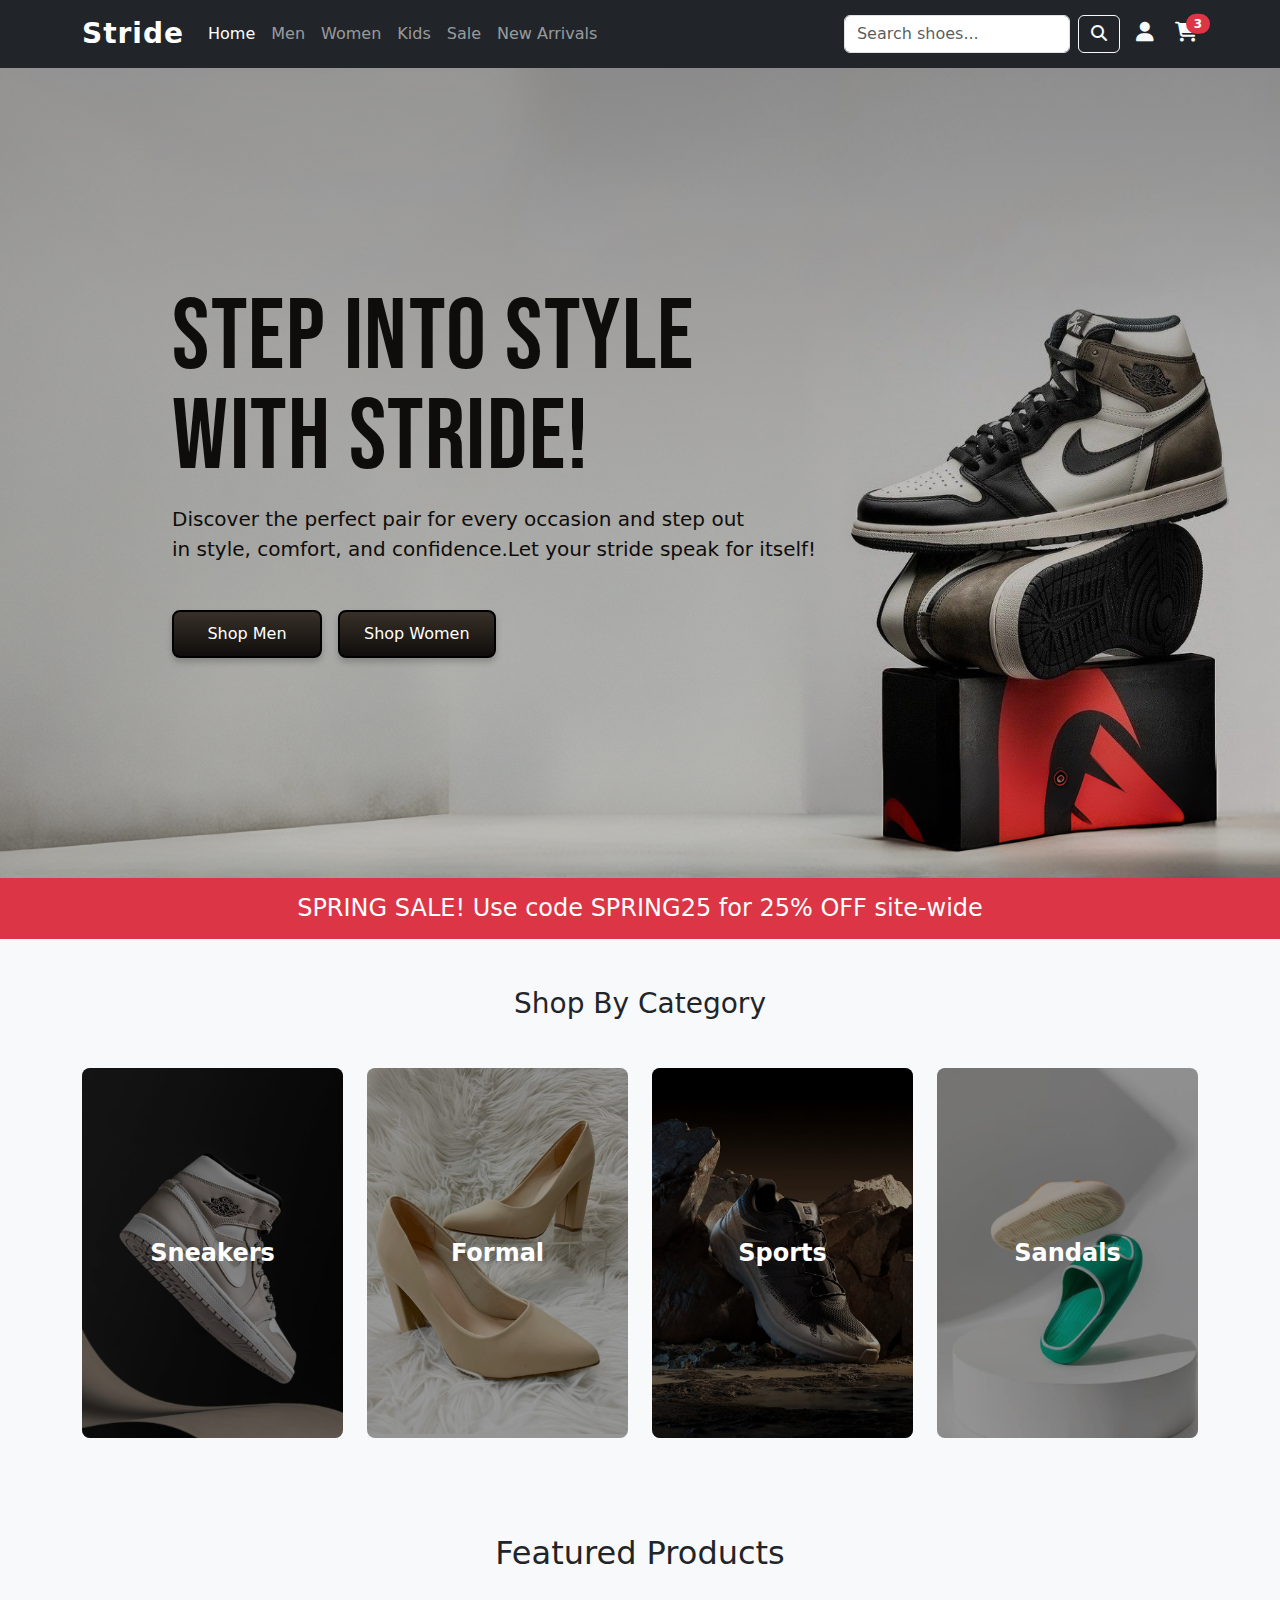
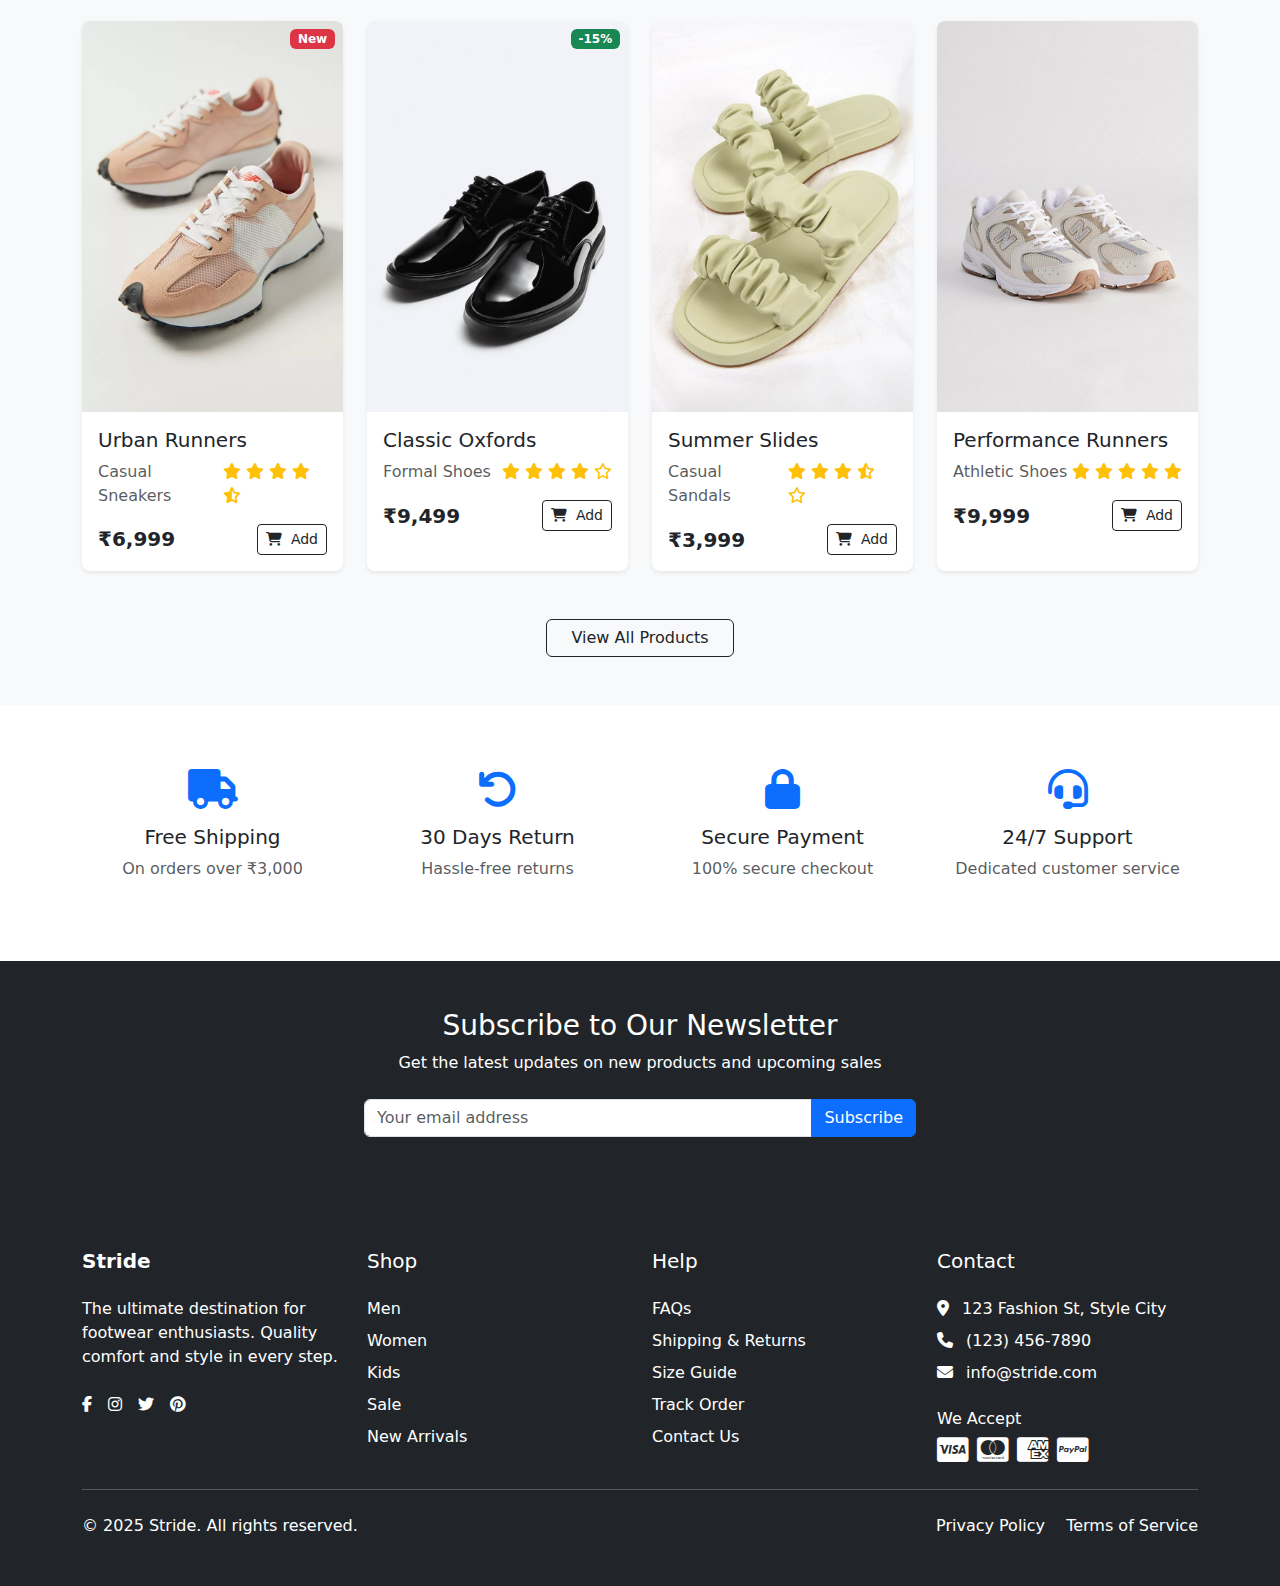
==== index.html @ c7bcb80f "Initial commit" ====
<!DOCTYPE html>
<html lang="en">
<head>
    <meta charset="UTF-8">
    <meta name="viewport" content="width=device-width, initial-scale=1.0">
    <title>Stride - Premium Shoe Store</title>
    <link href="https://cdnjs.cloudflare.com/ajax/libs/bootstrap/5.3.0/css/bootstrap.min.css" rel="stylesheet">
    <link href="https://cdnjs.cloudflare.com/ajax/libs/font-awesome/6.4.0/css/all.min.css" rel="stylesheet">
    <link href="https://fonts.googleapis.com/css2?family=Bebas+Neue&display=swap" rel="stylesheet">
    <link href="css\style.css?v=5" rel="stylesheet">
</head>
<body>
    <!-- Navigation -->
    <nav class="navbar navbar-expand-lg navbar-dark bg-dark">
        <div class="container">
            <a class="navbar-brand fs-3 fw-bold" href="#">Stride</a>
            <button class="navbar-toggler" type="button" data-bs-toggle="collapse" data-bs-target="#navbarNav">
                <span class="navbar-toggler-icon"></span>
            </button>
            <div class="collapse navbar-collapse" id="navbarNav">
                <ul class="navbar-nav me-auto">
                    <li class="nav-item">
                        <a class="nav-link active" href="#">Home</a>
                    </li>
                    <li class="nav-item">
                        <a class="nav-link" href="#">Men</a>
                    </li>
                    <li class="nav-item">
                        <a class="nav-link" href="#">Women</a>
                    </li>
                    <li class="nav-item">
                        <a class="nav-link" href="#">Kids</a>
                    </li>
                    <li class="nav-item">
                        <a class="nav-link" href="#">Sale</a>
                    </li>
                    <li class="nav-item">
                        <a class="nav-link" href="#">New Arrivals</a>
                    </li>
                </ul>
                <div class="d-flex align-items-center">
                    <form class="d-flex me-3">
                        <input class="form-control me-2" type="search" placeholder="Search shoes...">
                        <button class="btn btn-outline-light" type="submit">
                            <i class="fas fa-search"></i>
                        </button>
                    </form>
                    <div class="text-light">
                        <a href="#" class="text-light me-3"><i class="fas fa-user fs-5"></i></a>
                        <a href="#" class="text-light position-relative">
                            <i class="fas fa-shopping-cart fs-5"></i>
                            <span class="position-absolute top-0 start-100 translate-middle badge rounded-pill bg-danger">
                                3
                            </span>
                        </a>
                    </div>
                </div>
            </div>
        </div>
    </nav>

    <!-- Hero Section -->
    <section class="hero-section">
        <div class="container text-start">
            <h1 class="display-3 fw-light mb-3">
                <span>STEP INTO STYLE</span> 
                WITH STRIDE!
            </h1>
            <p class="fs-5 mb-3">Discover the perfect pair for every occasion and step out</br>
                 in style, comfort, and confidence.Let your stride speak for itself!</p>
            <div id="h-btn" class="d-flex gap-3">
                <a href="#"  class="btn  btn-lg px-4">Shop Men</a>
                <a href="#"  class="btn  btn-lg px-4">Shop Women</a>
            </div>
        </div>
    </section>
    

    <!-- Sale Banner -->
    <section class="bg-danger text-white py-3">
        <div class="container text-center">
            <h4 class="mb-0">SPRING SALE! Use code SPRING25 for 25% OFF site-wide</h4>
        </div>
    </section>

    <!-- Categories Section -->
    <section class="py-5 bg-light">
        <div class="container">
            <h2 class="text-center fs-3 mb-5">Shop By Category</h2>
            <div class="row g-4">
                <div class="col-md-3">
                    <div class="category-card">
                        <img src="../image\sneakers.jpeg" class="img-fluid" alt="Sneakers">
                        <div class="category-overlay">
                            <span>Sneakers</span>
                        </div>
                    </div>
                </div>
                <div class="col-md-3">
                    <div class="category-card">
                        <img src="../image\Your Favorite Heel - Nude _ 10_0.jpeg" class="img-fluid" alt="Formal">
                        <div class="category-overlay">
                            <span>Formal</span>
                        </div>
                    </div>
                </div>
                <div class="col-md-3">
                    <div class="category-card">
                        <img src="../image\Salomon’s CROSS ADVANCED Is The Ultimate All-Terrain Sneaker.jpeg" class="img-fluid" alt="Sports">
                        <div class="category-overlay">
                            <span>Sports</span>
                        </div>
                    </div>
                </div>
                <div class="col-md-3">
                    <div class="category-card">
                        <img src="../image\sandals.jpeg" class="img-fluid" alt="Sandals">
                        <div class="category-overlay">
                            <span>Sandals</span>
                        </div>
                    </div>
                </div>
            </div>
        </div>
    </section>
    
    <!-- Featured Products -->
    <section class="py-5 bg-light">
        <div class="container">
            <h2 class="text-center mb-5">Featured Products</h2>
            <div class="row g-4">
                <!-- Product Card 1 -->
                <div class="col-md-3">
                    <div class="card featured-product-card h-100 border-0 shadow-sm">
                        <div class="position-relative">
                            <img src="../image\Women's Sneakers _ Trendy Tennis Shoes.jpeg" class="card-img-top" alt="Product 1">
                            <span class="badge bg-danger position-absolute top-0 end-0 m-2">New</span>
                        </div>
                        <div class="card-body">
                            <h5 class="card-title">Urban Runners</h5>
                            <div class="d-flex justify-content-between align-items-center">
                                <p class="text-muted mb-0">Casual Sneakers</p>
                                <div class="text-warning">
                                    <i class="fas fa-star"></i>
                                    <i class="fas fa-star"></i>
                                    <i class="fas fa-star"></i>
                                    <i class="fas fa-star"></i>
                                    <i class="fas fa-star-half-alt"></i>
                                </div>
                            </div>
                            <div class="d-flex justify-content-between align-items-center mt-3">
                                <h5 class="mb-0 fw-bold">₹6,999</h5>
                                <button class="btn btn-outline-dark btn-sm">
                                    <i class="fas fa-shopping-cart me-1"></i> Add
                                </button>
                            </div>
                        </div>
                    </div>
                </div>
                
                <!-- Product Card 2 -->
                <div class="col-md-3">
                    <div class="card featured-product-card h-100 border-0 shadow-sm">
                        <div class="position-relative">
                            <img src="../image\oxfords.jpeg" class="card-img-top" alt="Product 2">
                            <span class="badge bg-success position-absolute top-0 end-0 m-2">-15%</span>
                        </div>
                        <div class="card-body">
                            <h5 class="card-title">Classic Oxfords</h5>
                            <div class="d-flex justify-content-between align-items-center">
                                <p class="text-muted mb-0">Formal Shoes</p>
                                <div class="text-warning">
                                    <i class="fas fa-star"></i>
                                    <i class="fas fa-star"></i>
                                    <i class="fas fa-star"></i>
                                    <i class="fas fa-star"></i>
                                    <i class="far fa-star"></i>
                                </div>
                            </div>
                            <div class="d-flex justify-content-between align-items-center mt-3">
                                <h5 class="mb-0 fw-bold">₹9,499</h5>
                                <button class="btn btn-outline-dark btn-sm">
                                    <i class="fas fa-shopping-cart me-1"></i> Add
                                </button>
                            </div>
                        </div>
                    </div>
                </div>
                
                <!-- Product Card 3 -->
                <div class="col-md-3">
                    <div class="card featured-product-card h-100 border-0 shadow-sm">
                        <img src="../image/Beach Accessories _ Flip Flops, Sandals, Swimming Rings _ Cupshe.jpeg" class="card-img-top" alt="Product 3">
                        <div class="card-body">
                            <h5 class="card-title">Summer Slides</h5>
                            <div class="d-flex justify-content-between align-items-center">
                                <p class="text-muted mb-0">Casual Sandals</p>
                                <div class="text-warning">
                                    <i class="fas fa-star"></i>
                                    <i class="fas fa-star"></i>
                                    <i class="fas fa-star"></i>
                                    <i class="fas fa-star-half-alt"></i>
                                    <i class="far fa-star"></i>
                                </div>
                            </div>
                            <div class="d-flex justify-content-between align-items-center mt-3">
                                <h5 class="mb-0 fw-bold">₹3,999</h5>
                                <button class="btn btn-outline-dark btn-sm">
                                    <i class="fas fa-shopping-cart me-1"></i> Add
                                </button>
                            </div>
                        </div>
                    </div>
                </div>
                
                <!-- Product Card 4 -->
                <div class="col-md-3">
                    <div class="card featured-product-card h-100 border-0 shadow-sm">
                        <img src="../image\New Balance Men's 530 Sneaker in Pearl, Men's at Urban Outfitters.jpeg" class="card-img-top" alt="Product 4">
                        <div class="card-body">
                            <h5 class="card-title">Performance Runners</h5>
                            <div class="d-flex justify-content-between align-items-center">
                                <p class="text-muted mb-0">Athletic Shoes</p>
                                <div class="text-warning">
                                    <i class="fas fa-star"></i>
                                    <i class="fas fa-star"></i>
                                    <i class="fas fa-star"></i>
                                    <i class="fas fa-star"></i>
                                    <i class="fas fa-star"></i>
                                </div>
                            </div>
                            <div class="d-flex justify-content-between align-items-center mt-3">
                                <h5 class="mb-0 fw-bold">₹9,999</h5>
                                <button class="btn btn-outline-dark btn-sm">
                                    <i class="fas fa-shopping-cart me-1"></i> Add
                                </button>
                            </div>
                        </div>
                    </div>
                </div>
            </div>
            <div class="text-center mt-5">
                <a href="#" class="btn btn-outline-dark px-4">View All Products</a>
            </div>
        </div>
    </section>

    <!-- Benefits Section -->
    <section class="py-5">
        <div class="container">
            <div class="row g-4">
                <div class="col-md-3 text-center">
                    <div class="p-3">
                        <i class="fas fa-truck fs-1 text-primary mb-3"></i>
                        <h5>Free Shipping</h5>
                        <p class="text-muted">On orders over ₹3,000</p>
                    </div>
                </div>
                <div class="col-md-3 text-center">
                    <div class="p-3">
                        <i class="fas fa-undo fs-1 text-primary mb-3"></i>
                        <h5>30 Days Return</h5>
                        <p class="text-muted">Hassle-free returns</p>
                    </div>
                </div>
                <div class="col-md-3 text-center">
                    <div class="p-3">
                        <i class="fas fa-lock fs-1 text-primary mb-3"></i>
                        <h5>Secure Payment</h5>
                        <p class="text-muted">100% secure checkout</p>
                    </div>
                </div>
                <div class="col-md-3 text-center">
                    <div class="p-3">
                        <i class="fas fa-headset fs-1 text-primary mb-3"></i>
                        <h5>24/7 Support</h5>
                        <p class="text-muted">Dedicated customer service</p>
                    </div>
                </div>
            </div>
        </div>
    </section>

    <!-- Newsletter -->
    <section class="py-5 bg-dark text-white">
        <div class="container">
            <div class="row justify-content-center">
                <div class="col-md-8 text-center">
                    <h3>Subscribe to Our Newsletter</h3>
                    <p class="mb-4">Get the latest updates on new products and upcoming sales</p>
                    <form class="d-flex justify-content-center">
                        <div class="input-group mb-3 w-75">
                            <input type="email" class="form-control" placeholder="Your email address">
                            <button class="btn btn-primary" type="submit">Subscribe</button>
                        </div>
                    </form>
                </div>
            </div>
        </div>
    </section>

    <!-- Footer -->
    <footer class="footer py-5">
        <div class="container">
            <div class="row">
                <div class="col-lg-3 mb-4 mb-lg-0">
                    <h5 class="fw-bold mb-4">Stride</h5>
                    <p>The ultimate destination for footwear enthusiasts. Quality comfort and style in every step.</p>
                    <div class="d-flex gap-3 mt-4">
                        <a href="#" class="text-white"><i class="fab fa-facebook-f"></i></a>
                        <a href="#" class="text-white"><i class="fab fa-instagram"></i></a>
                        <a href="#" class="text-white"><i class="fab fa-twitter"></i></a>
                        <a href="#" class="text-white"><i class="fab fa-pinterest"></i></a>
                    </div>
                </div>
                <div class="col-lg-3 mb-4 mb-lg-0">
                    <h5 class="mb-4">Shop</h5>
                    <ul class="list-unstyled">
                        <li class="mb-2"><a href="#" class="text-white text-decoration-none">Men</a></li>
                        <li class="mb-2"><a href="#" class="text-white text-decoration-none">Women</a></li>
                        <li class="mb-2"><a href="#" class="text-white text-decoration-none">Kids</a></li>
                        <li class="mb-2"><a href="#" class="text-white text-decoration-none">Sale</a></li>
                        <li class="mb-2"><a href="#" class="text-white text-decoration-none">New Arrivals</a></li>
                    </ul>
                </div>
                <div class="col-lg-3 mb-4 mb-lg-0">
                    <h5 class="mb-4">Help</h5>
                    <ul class="list-unstyled">
                        <li class="mb-2"><a href="#" class="text-white text-decoration-none">FAQs</a></li>
                        <li class="mb-2"><a href="#" class="text-white text-decoration-none">Shipping & Returns</a></li>
                        <li class="mb-2"><a href="#" class="text-white text-decoration-none">Size Guide</a></li>
                        <li class="mb-2"><a href="#" class="text-white text-decoration-none">Track Order</a></li>
                        <li class="mb-2"><a href="#" class="text-white text-decoration-none">Contact Us</a></li>
                    </ul>
                </div>
                <div class="col-lg-3">
                    <h5 class="mb-4">Contact</h5>
                    <ul class="list-unstyled">
                        <li class="mb-2"><i class="fas fa-map-marker-alt me-2"></i> 123 Fashion St, Style City</li>
                        <li class="mb-2"><i class="fas fa-phone me-2"></i> (123) 456-7890</li>
                        <li class="mb-2"><i class="fas fa-envelope me-2"></i> info@stride.com</li>
                    </ul>
                    <div class="mt-4">
                        <h6 class="mb-2">We Accept</h6>
                        <div class="d-flex gap-2">
                            <i class="fab fa-cc-visa fs-3"></i>
                            <i class="fab fa-cc-mastercard fs-3"></i>
                            <i class="fab fa-cc-amex fs-3"></i>
                            <i class="fab fa-cc-paypal fs-3"></i>
                        </div>
                    </div>
                </div>
            </div>
            <hr class="my-4 bg-light">
            <div class="row">
                <div class="col-md-6 text-center text-md-start">
                    <p class="mb-0">&copy; 2025 Stride. All rights reserved.</p>
                </div>
                <div class="col-md-6 text-center text-md-end">
                    <a href="#" class="text-white text-decoration-none me-3">Privacy Policy</a>
                    <a href="#" class="text-white text-decoration-none">Terms of Service</a>
                </div>
            </div>
        </div>
    </footer>

    <script src="https://cdnjs.cloudflare.com/ajax/libs/bootstrap/5.3.0/js/bootstrap.bundle.min.js"></script>
</body>
</html>
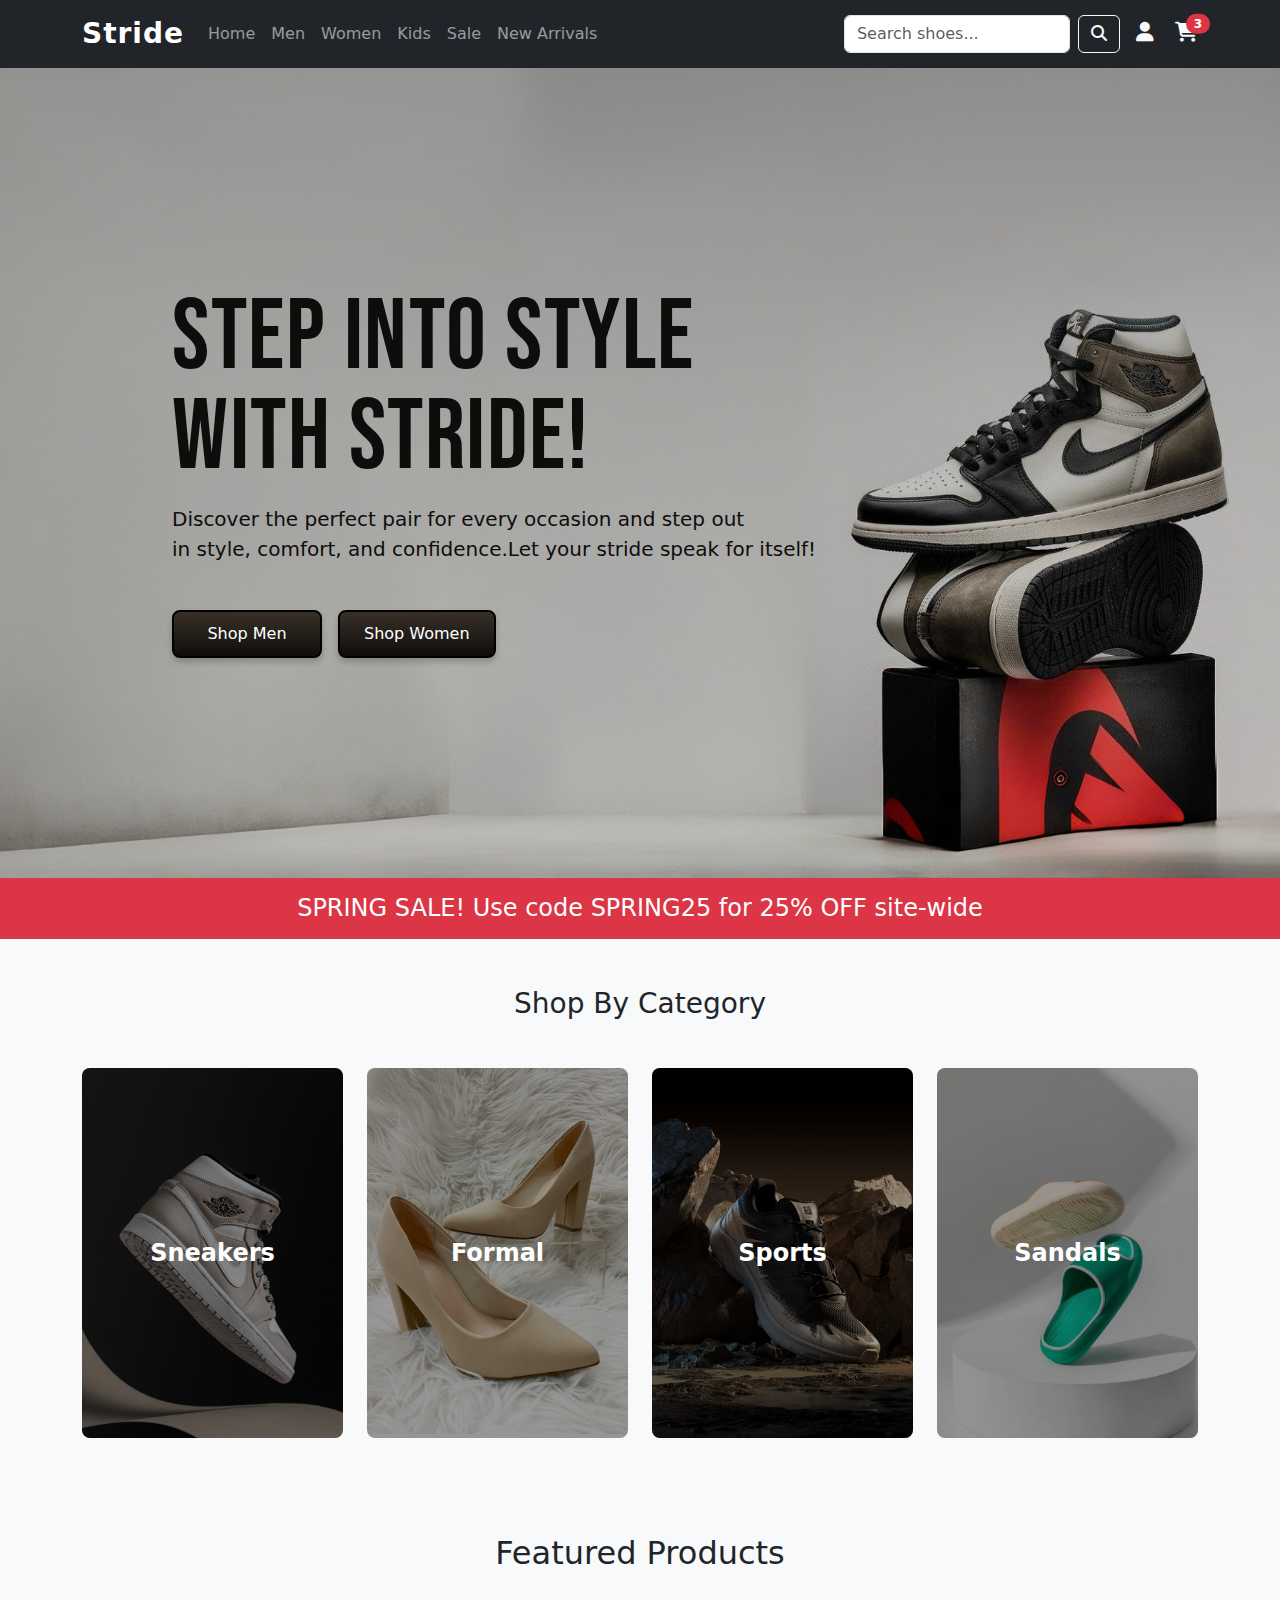
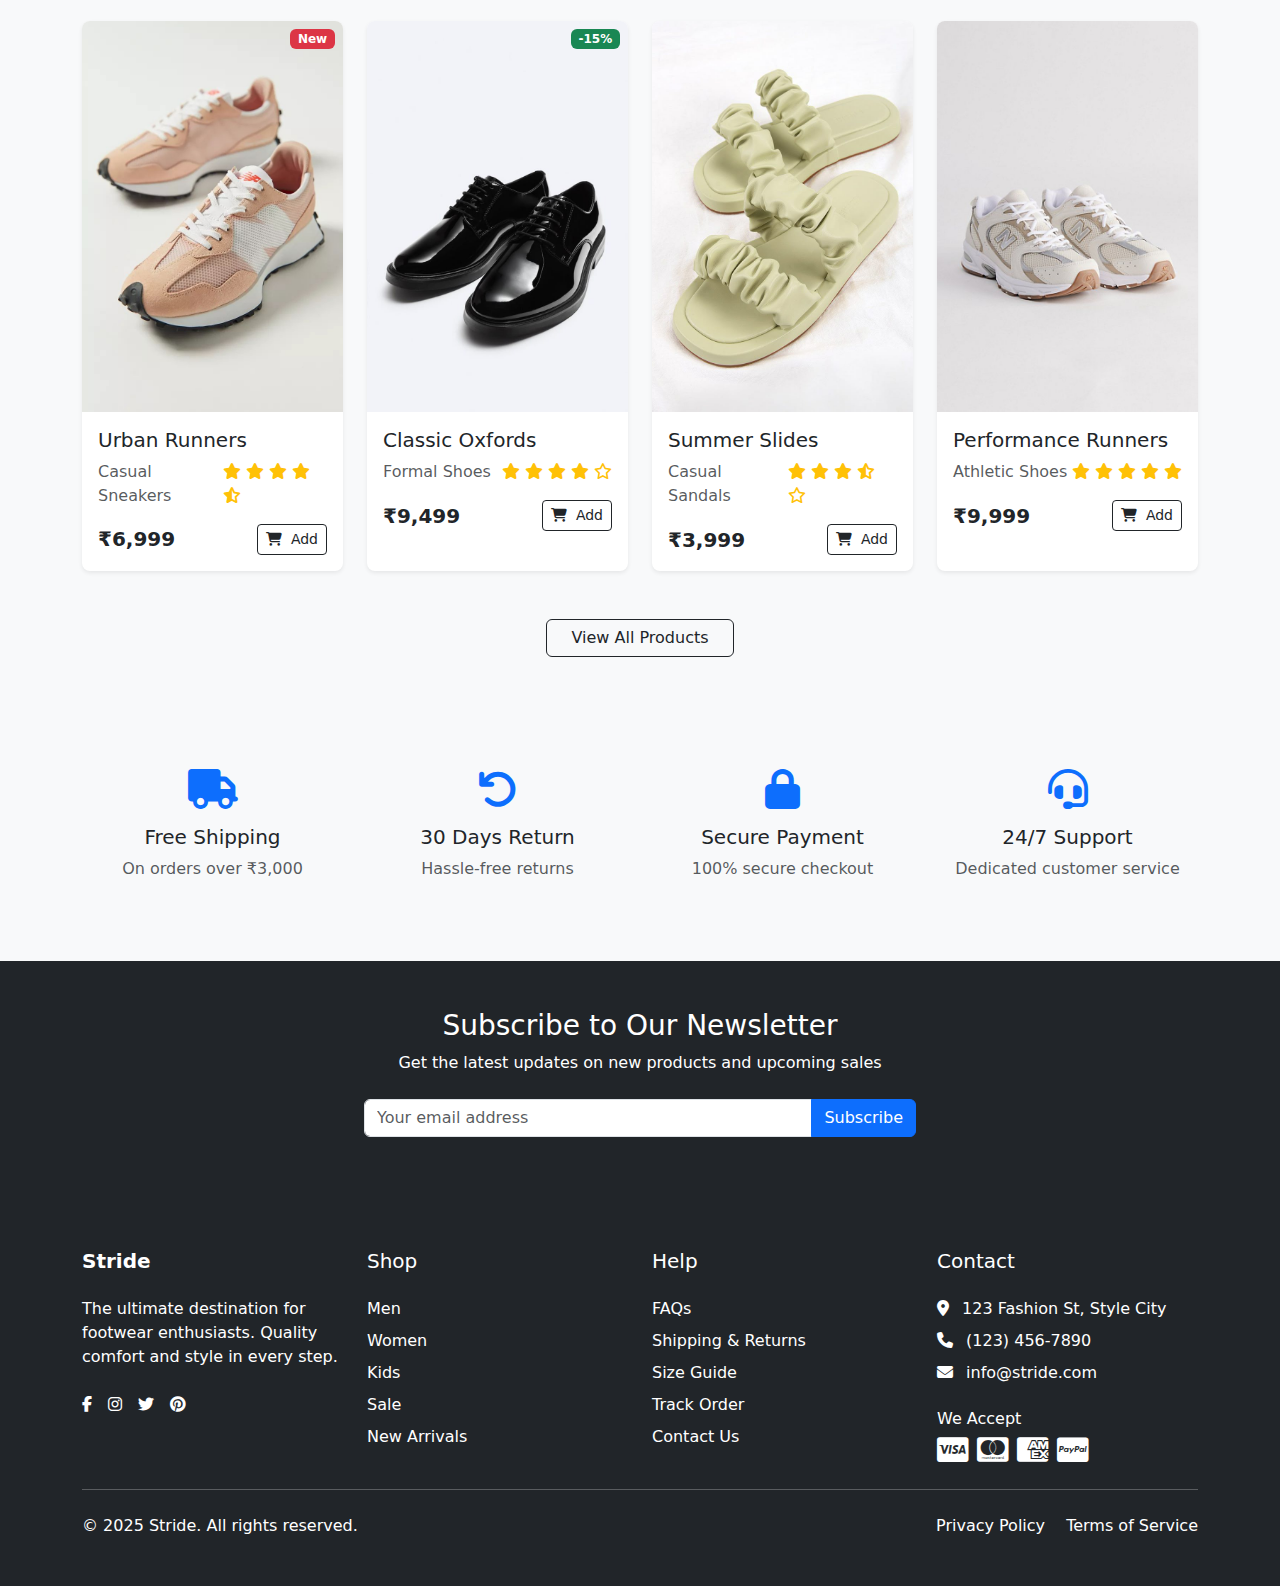
==== commit 9fe59007: "2" ====
--- a/index.html
+++ b/index.html
@@ -11,53 +11,8 @@
 </head>
 <body>
     <!-- Navigation -->
-    <nav class="navbar navbar-expand-lg navbar-dark bg-dark">
-        <div class="container">
-            <a class="navbar-brand fs-3 fw-bold" href="#">Stride</a>
-            <button class="navbar-toggler" type="button" data-bs-toggle="collapse" data-bs-target="#navbarNav">
-                <span class="navbar-toggler-icon"></span>
-            </button>
-            <div class="collapse navbar-collapse" id="navbarNav">
-                <ul class="navbar-nav me-auto">
-                    <li class="nav-item">
-                        <a class="nav-link active" href="#">Home</a>
-                    </li>
-                    <li class="nav-item">
-                        <a class="nav-link" href="#">Men</a>
-                    </li>
-                    <li class="nav-item">
-                        <a class="nav-link" href="#">Women</a>
-                    </li>
-                    <li class="nav-item">
-                        <a class="nav-link" href="#">Kids</a>
-                    </li>
-                    <li class="nav-item">
-                        <a class="nav-link" href="#">Sale</a>
-                    </li>
-                    <li class="nav-item">
-                        <a class="nav-link" href="#">New Arrivals</a>
-                    </li>
-                </ul>
-                <div class="d-flex align-items-center">
-                    <form class="d-flex me-3">
-                        <input class="form-control me-2" type="search" placeholder="Search shoes...">
-                        <button class="btn btn-outline-light" type="submit">
-                            <i class="fas fa-search"></i>
-                        </button>
-                    </form>
-                    <div class="text-light">
-                        <a href="#" class="text-light me-3"><i class="fas fa-user fs-5"></i></a>
-                        <a href="#" class="text-light position-relative">
-                            <i class="fas fa-shopping-cart fs-5"></i>
-                            <span class="position-absolute top-0 start-100 translate-middle badge rounded-pill bg-danger">
-                                3
-                            </span>
-                        </a>
-                    </div>
-                </div>
-            </div>
-        </div>
-    </nav>
+    <div id="navbar-placeholder"></div>
+
 
     <!-- Hero Section -->
     <section class="hero-section">
@@ -363,7 +318,7 @@
             </div>
         </div>
     </footer>
-
+    <script src="../js/script.js"></script>
     <script src="https://cdnjs.cloudflare.com/ajax/libs/bootstrap/5.3.0/js/bootstrap.bundle.min.js"></script>
 </body>
 </html>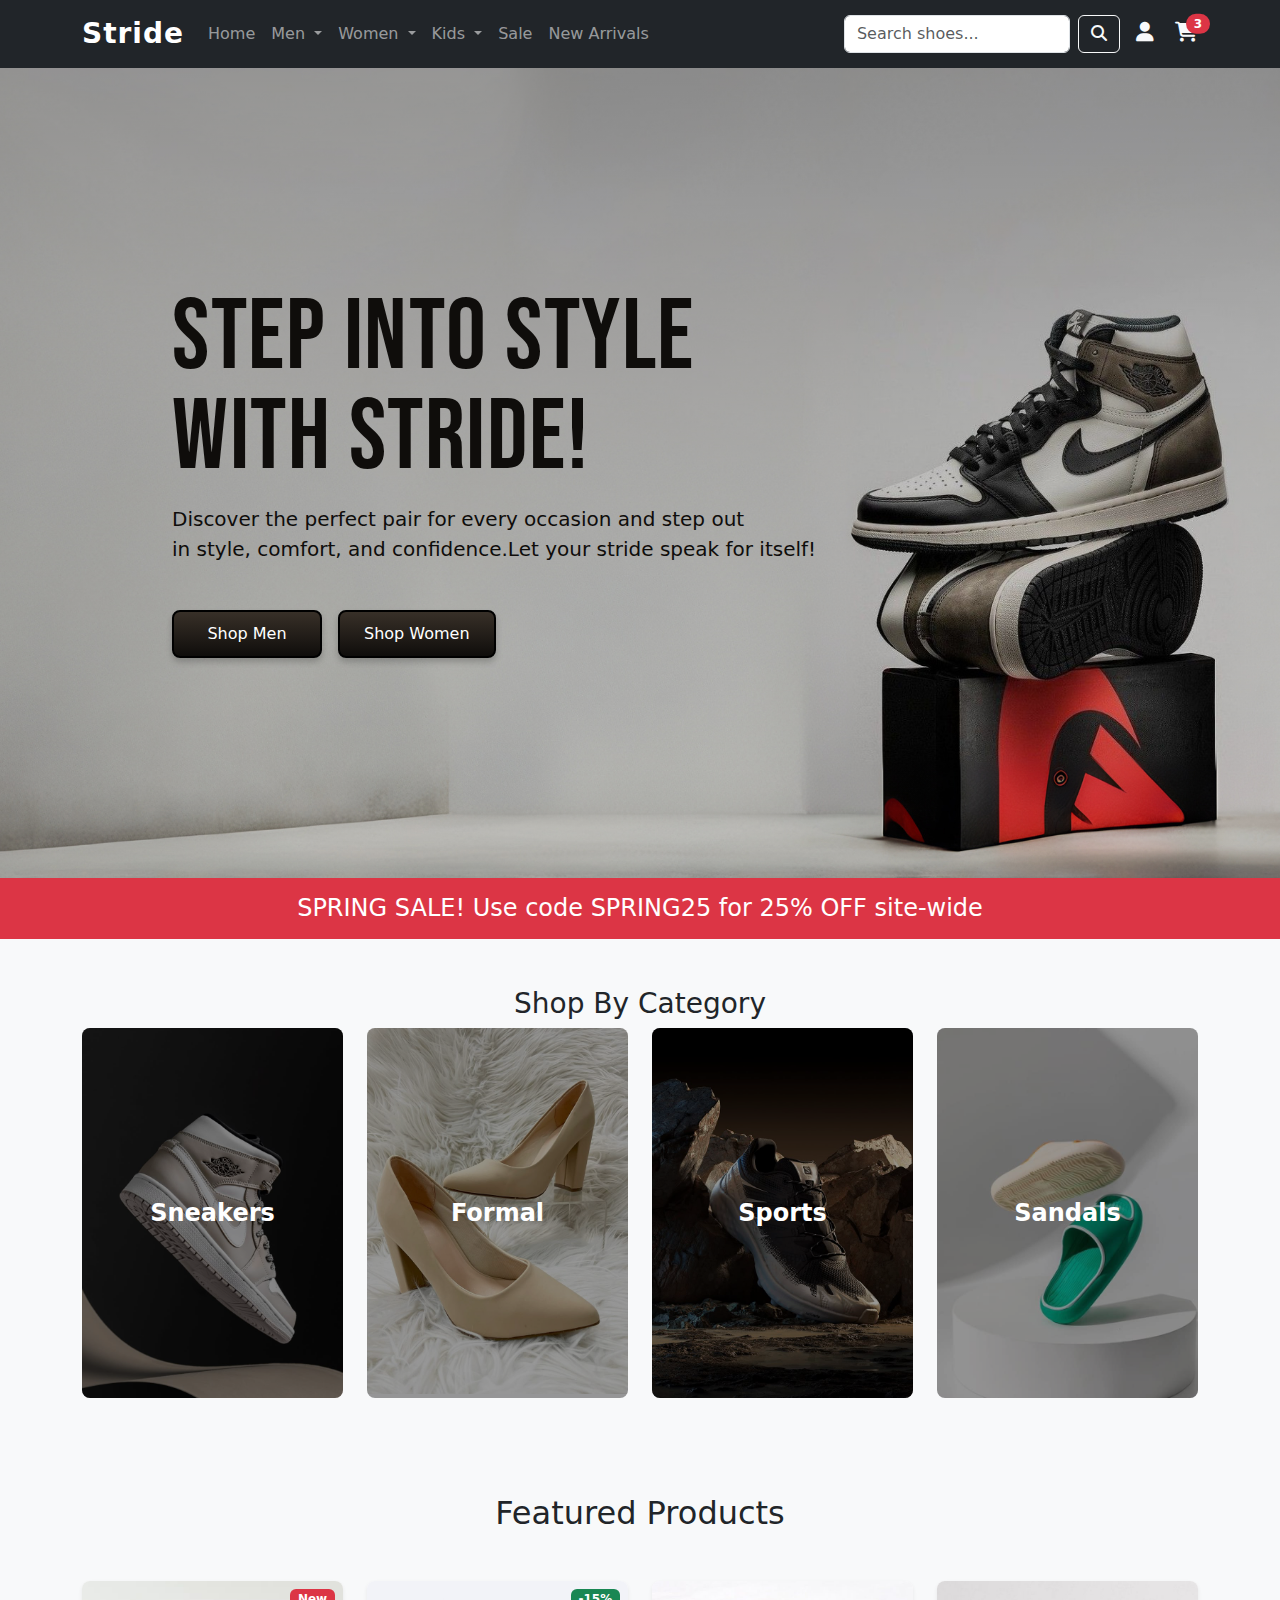
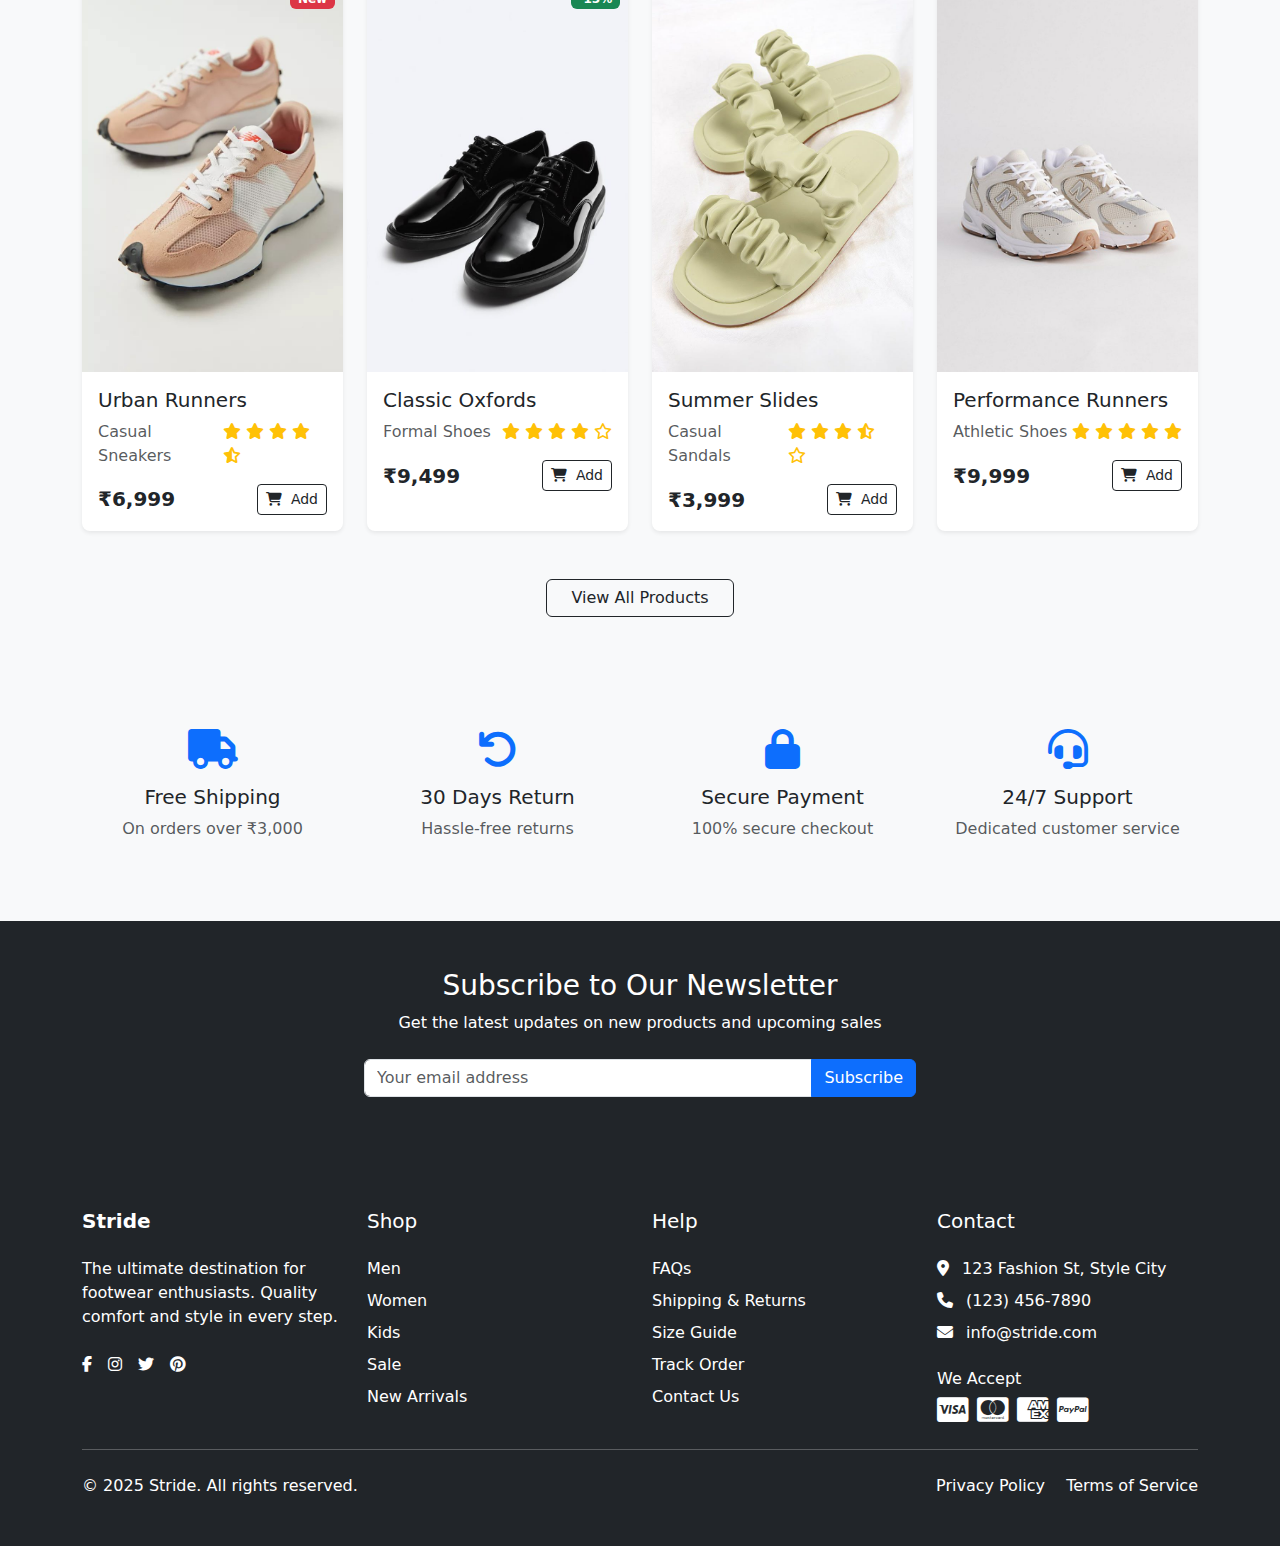
==== commit 66f362f4: "3" ====
--- a/index.html
+++ b/index.html
@@ -39,9 +39,9 @@
     </section>
 
     <!-- Categories Section -->
-    <section class="py-5 bg-light">
-        <div class="container">
-            <h2 class="text-center fs-3 mb-5">Shop By Category</h2>
+    <section class="py-5">
+        <div id="Categories" class="container">
+            <h2 class="text-center fs-3 mb-6">Shop By Category</h2>
             <div class="row g-4">
                 <div class="col-md-3">
                     <div class="category-card">
@@ -80,7 +80,7 @@
     </section>
     
     <!-- Featured Products -->
-    <section class="py-5 bg-light">
+    <section class="py-5">
         <div class="container">
             <h2 class="text-center mb-5">Featured Products</h2>
             <div class="row g-4">
